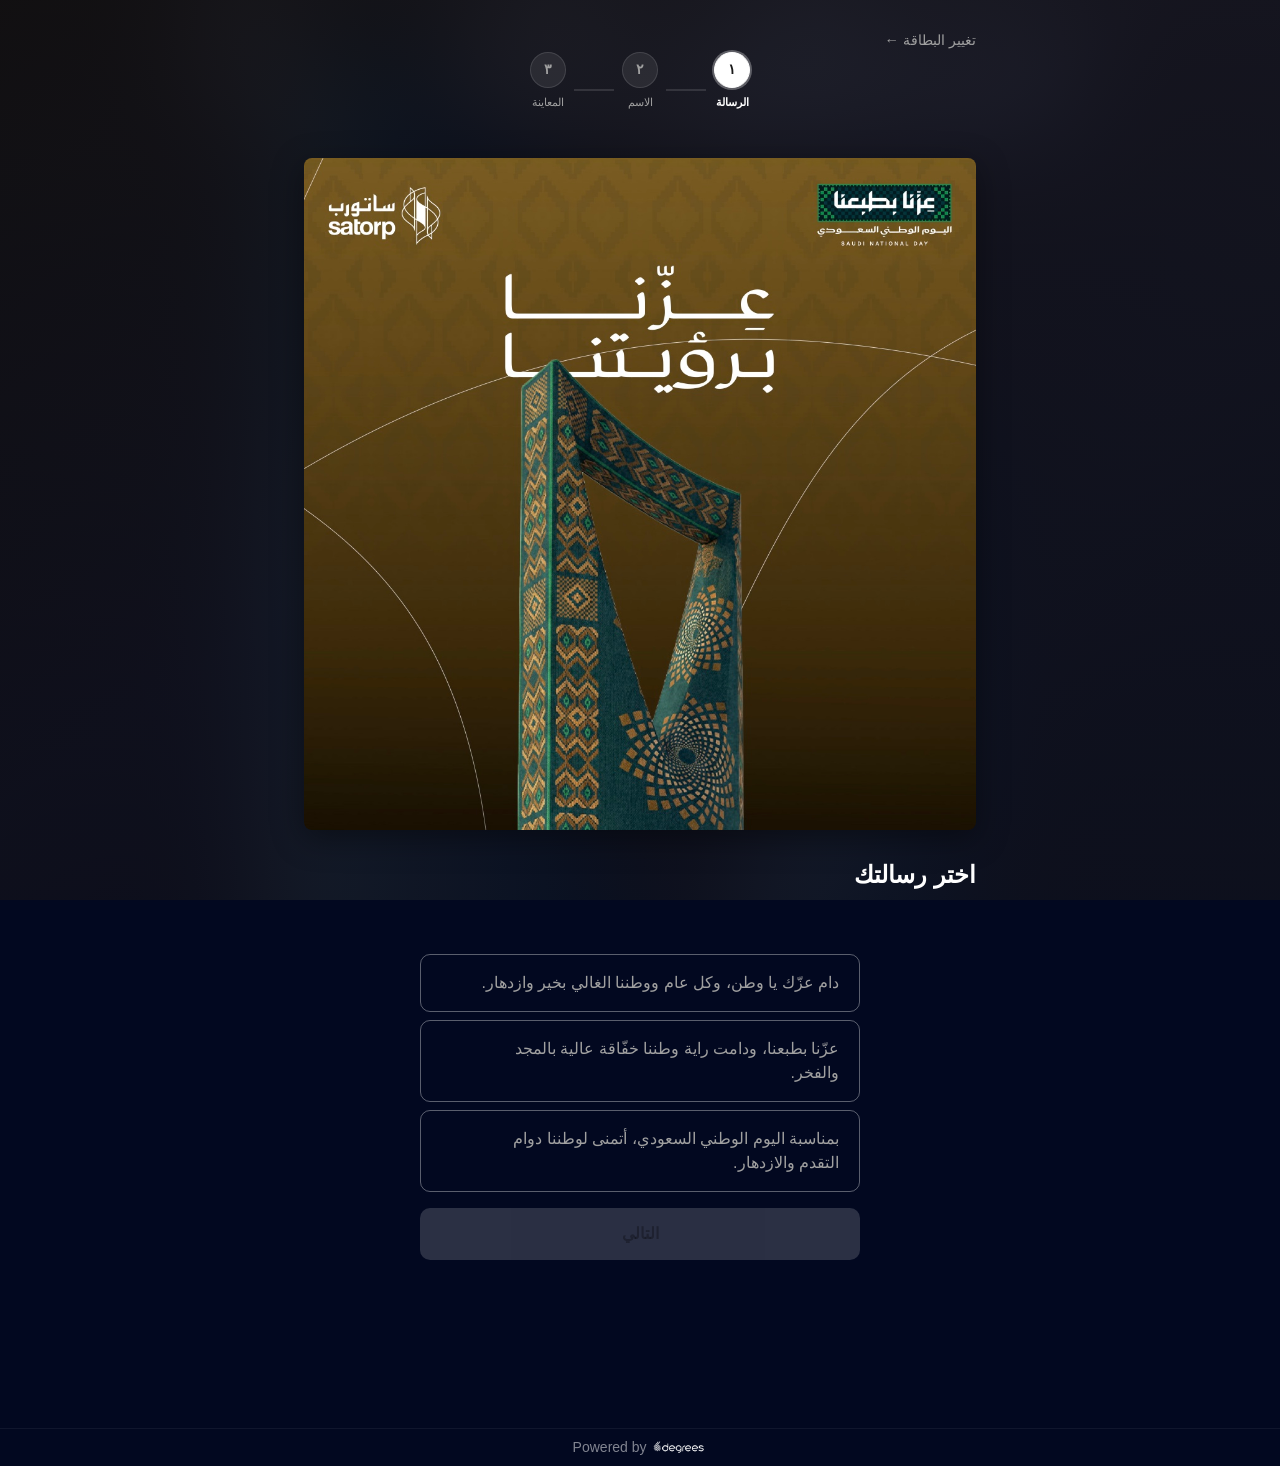
==== ar.html @ 0973dfeb "Port Eid wizard design with National Day content, fixes, and UX improvements Redesign to match the d" ====
<!DOCTYPE html>
<html lang="ar" dir="rtl">
<head>
    <meta charset="utf-8" />
    <meta name="viewport" content="width=device-width, initial-scale=1" />
    <link rel="icon" href="assets/images/favicon.ico" type="image/x-icon" />
    <link href="https://cdn.jsdelivr.net/npm/bootstrap@5.1.3/dist/css/bootstrap.min.css" rel="stylesheet" integrity="sha384-1BmE4kWBq78iYhFldvKuhfTAU6auU8tT94WrHftjDbrCEXSU1oBoqyl2QvZ6jIW3" crossorigin="anonymous" />
    <link rel="stylesheet" href="assets/css/style.css" />
    <link rel="preload" href="assets/fonts/Satorp-Medium.woff2" as="font" type="font/woff2" crossorigin="anonymous">
    <link rel="preload" href="assets/fonts/Satorp-Light.woff2" as="font" type="font/woff2" crossorigin="anonymous">

    <meta name="description" content="أنشئ بطاقة تهنئة باليوم الوطني السعودي مميزة وشاركها مع من تحب." />
    <meta property="og:type" content="website" />
    <meta property="og:title" content="بطاقة تهنئة اليوم الوطني من ساتورب" />
    <meta property="og:description" content="أنشئ بطاقة تهنئة باليوم الوطني السعودي مميزة وشاركها مع من تحب." />
    <meta property="og:image" content="https://mo3aydah.github.io/SATORP-National-Day/assets/images/National-Day-1.jpg" />
    <meta property="og:url" content="https://mo3aydah.github.io/SATORP-National-Day/ar.html" />
    <meta name="twitter:card" content="summary_large_image" />

    <title>بطاقة تهنئة اليوم الوطني</title>
</head>
<body>
    <div class="lang-select-bg" aria-hidden="true">
        <div class="lang-select-bg-mirror" id="langSelectBgMirror"></div>
    </div>
    <div class="container mt-3">
        <div class="link-lang-wrap"><a href="index.html?lang=ar" class="link-change-lang" aria-label="تغيير البطاقة أو اللغة">تغيير البطاقة &larr;</a></div>
        <!-- Step indicator -->
        <div class="step-indicator mb-2" dir="rtl" role="navigation" aria-label="خطوات إنشاء المعايدة">
            <div class="step-item" aria-label="الخطوة ١ من ٣: الرسالة">
                <span class="step-dot" data-step="1" aria-current="step">١</span>
                <span class="step-caption">الرسالة</span>
            </div>
            <span class="step-line" aria-hidden="true"></span>
            <div class="step-item" aria-label="الخطوة ٢ من ٣: الاسم">
                <span class="step-dot" data-step="2">٢</span>
                <span class="step-caption">الاسم</span>
            </div>
            <span class="step-line" aria-hidden="true"></span>
            <div class="step-item" aria-label="الخطوة ٣ من ٣: المعاينة">
                <span class="step-dot" data-step="3">٣</span>
                <span class="step-caption">المعاينة</span>
            </div>
        </div>
        <!-- Card preview (visible in all steps) -->
        <div class="card-preview-wrap mb-4" id="cardPreviewWrap">
            <div class="card-preview-loading" id="cardPreviewLoading" aria-live="polite">جاري تحميل المعايدة...</div>
            <div class="imageCover text-center">
                <canvas id="myCanvas" height="1080" width="1080" role="img" aria-label="بطاقة تهنئة اليوم الوطني"></canvas>
                <img id="finalCard" class="final-card-img" alt="بطاقة تهنئة اليوم الوطني" hidden />
            </div>
        </div>

        <!-- Step 1: Choose message -->
        <div id="step1" class="card-step step-visible" role="region" aria-label="الخطوة ١: اختر رسالتك">
            <h2 class="text-white mb-3">اختر رسالتك</h2>
            <div class="row justify-content-center">
                <div class="col-12 col-md-8 d-flex flex-column gap-2">
                    <div id="messageOptions" class="d-flex flex-column gap-2" dir="rtl"></div>
                    <button type="button" id="step1Next" class="btn btn-light btn-lg w-100 mt-2" disabled>التالي</button>
                </div>
            </div>
        </div>

        <!-- Step 2: Enter name -->
        <div id="step2" class="card-step" role="region" aria-label="الخطوة ٢: أدخل اسمك" hidden>
            <h2 class="text-white mb-3">أدخل اسمك</h2>
            <div class="row justify-content-center">
                <div class="col-12 col-md-8">
                    <input type="text" class="form-control form-control-lg" name="name" id="name" required maxlength="40" placeholder="أكتب اسمك هنا" dir="rtl" aria-describedby="nameError" />
                    <p class="name-helper mt-2 mb-0">سيظهر هذا الاسم على البطاقة.</p>
                    <p class="name-error mt-1 mb-0" id="nameError" role="alert" hidden>أدخل اسمك</p>
                </div>
                <div class="col-12 col-md-8 mt-4 d-flex flex-column gap-2">
                    <button type="button" id="step2Back" class="btn btn-outline-light w-100">السابق</button>
                    <button type="button" id="step2Next" class="btn btn-light btn-lg w-100" disabled>التالي</button>
                </div>
            </div>
        </div>

        <!-- Step 3: Preview and download -->
        <div id="step3" class="card-step" role="region" aria-label="الخطوة ٣: المعاينة والتحميل" hidden>
            <h2 class="text-white mb-3">تهنئتك باليوم الوطني جاهزة الآن</h2>
            <div class="row justify-content-center">
                <div class="col-12 col-md-8 d-flex flex-column gap-2">
                    <button type="button" id="downloadCard" class="btn btn-light btn-lg w-100">حمل المعايدة</button>
                    <button type="button" id="shareCard" class="btn btn-light btn-lg w-100" hidden>شارك البطاقة</button>
                    <button type="button" id="step3Back" class="btn btn-outline-light w-100">السابق</button>
                    <p id="downloadSuccess" class="download-success-badge mt-2 mb-0" role="status" aria-live="polite" hidden>تم تنزيل بطاقتك</p>
                    <p id="saveHint" class="name-helper text-center mb-0" hidden>يمكنك أيضًا الضغط مطولًا على البطاقة بالأعلى لحفظها أو مشاركتها.</p>
                    <a href="index.html?lang=ar" class="create-another">أنشئ بطاقة أخرى</a>
                </div>
            </div>
        </div>
    </div>

    <footer class="text-center mt-5 py-2 footer-lang-page" dir="ltr">
        <p class="mb-0">Powered by
            <a href="https://6degrees.com.sa/en" target="_blank" rel="noopener" class="footer-link footer-logo-link">
                <img src="assets/images/6degrees-logo.png" alt="6 Degrees" class="footer-logo" />
            </a>
        </p>
    </footer>

    <script src="assets/js/config.js"></script>
    <script src="assets/js/app.js"></script>
    <script>
      (function () {
        var mirror = document.getElementById("langSelectBgMirror");
        if (mirror) mirror.style.backgroundImage = "url(" + getCardImageUrl(getSelectedCardId()) + ")";
      })();
    </script>
</body>
</html>
---- assets/css/style.css ----
/* ===== Theme: dark navy blue reference + 6 Degrees form design ===== */
:root {
    /* Dark navy blue (reference: #020820) */
    --navy: #020820;
    --navy-dark: #010510;
    --navy-light: #060c20;
    --navy-muted: #0a1030;
    /* Global */
    --bg-primary: #020820;
    --bg-input: #1A2434;
    --bg-card: rgba(255, 255, 255, 0.03);
    --text-primary: #ffffff;
    --text-muted: #A0A0A0;
    --text-hint: #A0A0A0;
    --accent: #1E7A4C;
    --accent-light: rgba(30, 122, 76, 0.25);
    --border-subtle: rgba(255, 255, 255, 0.12);
    --btn-primary-bg: #ffffff;
    --btn-primary-text: #1a1a1a;
    --input-radius: 8px;
    --btn-radius: 10px;
    --section-gap: 24px;
}

@font-face {
    font-family: "Satorp";
    src: url("../fonts/Satorp-Light.woff2") format("woff2");
    font-weight: 300;
    font-style: normal;
}

@font-face {
    font-family: "Satorp";
    src: url("../fonts/Satorp-Medium.woff2") format("woff2");
    font-weight: 500;
    font-style: normal;
}

* {
    box-sizing: border-box;
}

html {
    min-height: 100%;
}

body {
    font-family: -apple-system, BlinkMacSystemFont, "Segoe UI", Roboto, "Helvetica Neue", Arial, sans-serif;
    background: var(--bg-primary);
    color: var(--text-primary);
    min-height: 100vh;
    margin: 0;
    -webkit-font-smoothing: antialiased;
}

/* ----- Layout (consistent 24px section spacing, relaxed padding) ----- */
.container {
    display: block;
    margin: 0 auto;
    max-width: 720px;
    padding: 2rem 1.5rem 6rem;
    opacity: 0;
    transform: translateY(10px);
    animation: entryFade 0.4s ease-out forwards;
}
@keyframes entryFade {
    to {
        opacity: 1;
        transform: translateY(0);
    }
}
/* 24px vertical spacing between main sections */
.container > p:first-of-type {
    margin-bottom: var(--section-gap);
}
.step-indicator {
    margin-bottom: var(--section-gap);
}
.card-preview-wrap {
    margin-top: var(--section-gap);
    margin-bottom: 0;
}
.card-step {
    margin-top: 0;
    margin-bottom: var(--section-gap);
}
.card-step:first-of-type {
    margin-top: 0;
}

/* ----- Typography (6D-style: clear hierarchy) ----- */
h1, .h1 {
    font-size: clamp(1.5rem, 4vw, 2rem);
    font-weight: 600;
    letter-spacing: -0.02em;
    color: var(--text-primary);
}

h2, .card-step h2 {
    font-size: clamp(1.25rem, 3vw, 1.5rem);
    font-weight: 600;
    color: var(--text-primary);
}

.text-muted, .subtitle,
body .text-white-50 {
    color: var(--text-muted);
    font-size: 0.95rem;
}

/* ----- Canvas / card preview ----- */
.link-lang-wrap {
    text-align: right;
}
.link-change-lang {
    color: var(--text-muted);
    font-size: 0.9rem;
    text-decoration: none;
}
.link-change-lang:hover {
    color: var(--text-primary);
}

.card-preview-wrap {
    margin-left: auto;
    margin-right: auto;
    position: relative;
    min-height: 280px;
    padding: var(--section-gap) 0 0 0;
}

.card-preview-loading {
    position: absolute;
    inset: 0;
    min-height: 280px;
    display: flex;
    align-items: center;
    justify-content: center;
    background: var(--bg-input);
    border-radius: 8px;
    color: var(--text-muted);
    font-size: 0.95rem;
}
.card-preview-loading[hidden] {
    display: none;
}

.imageCover {
    margin: 0 auto;
}

/* Card canvas: text is drawn in JS using Satorp via context.font */
#myCanvas {
    max-height: 80vh;
    max-height: min(800px, 80vh);
    border-radius: 8px;
    box-shadow: 0 8px 32px rgba(0, 0, 0, 0.4);
}

canvas {
    max-width: 100%;
    height: auto;
    object-fit: contain;
}

/* Step 3 shows the rendered card as an <img> (long-press to save in webviews) */
.final-card-img {
    max-width: 100%;
    height: auto;
    max-height: min(800px, 80vh);
    border-radius: 8px;
    box-shadow: 0 8px 32px rgba(0, 0, 0, 0.4);
}

/* Phones: keep the preview compact so the step controls share the screen */
@media (max-width: 767px) {
    #myCanvas,
    .final-card-img {
        max-height: min(48vh, 420px);
    }
    .card-preview-wrap {
        min-height: 200px;
    }
}

body:not(.page-lang-select) .container.mt-3 {
    margin-top: 0;
    padding-top: 0.75rem;
    position: relative;
    z-index: 1;
}

/* ----- Language selection page (dark navy blue reference) ----- */
body.page-lang-select {
    background: var(--navy);
    min-height: 100vh;
    display: flex;
    flex-direction: column;
}
.lang-select-bg {
    position: fixed;
    inset: 0;
    background: var(--navy);
    pointer-events: none;
    z-index: 0;
    overflow: hidden;
}
/* Blurred card mirror: image set by JS to match selected card (card 1 default) */
.lang-select-bg-mirror {
    position: absolute;
    inset: -20%;
    background-image: url("../images/National-Day-1.jpg");
    background-size: cover;
    background-position: center;
    background-repeat: no-repeat;
    filter: blur(50px);
    transform: scale(1.15);
    opacity: 0.9;
    pointer-events: none;
    transition: opacity 0.4s ease;
}
/* Dark overlay so text stays readable */
.lang-select-bg::after {
    content: "";
    position: absolute;
    inset: 0;
    background: linear-gradient(
        145deg,
        rgba(2, 5, 16, 0.82) 0%,
        rgba(2, 8, 32, 0.78) 45%,
        rgba(6, 12, 32, 0.85) 100%
    );
    pointer-events: none;
}
.page-lang-select-inner {
    position: relative;
    z-index: 1;
    flex: 1;
    display: flex;
    align-items: center;
    max-width: 480px;
    width: 100%;
    margin: 0 auto;
    padding: 3.5rem 1.5rem 2rem;
}
.lang-select-content {
    text-align: center;
    width: 100%;
    padding-top: 0.75rem;
}
/* Card deck: fanned stack (swipe and choose) */
.deck-hint {
    margin: 0.4rem 0 1.75rem !important;
    font-size: 0.95rem;
    color: rgba(255, 255, 255, 0.7);
    text-align: center;
}
.deck-hint-bilingual {
    display: flex;
    flex-wrap: wrap;
    align-items: center;
    justify-content: center;
    gap: 0.25em;
}
.deck-hint-sep {
    opacity: 0.7;
}
.card-deck {
    position: relative;
    width: 100%;
    max-width: 320px;
    margin-left: auto;
    margin-right: auto;
    margin-bottom: 0.25rem;
    min-height: 280px;
    cursor: grab;
    user-select: none;
}
.card-deck:active {
    cursor: grabbing;
}
.card-deck-item {
    position: absolute;
    top: 10px;
    left: 50%;
    width: 65%;
    max-width: 210px;
    border-radius: 14px;
    overflow: hidden;
    box-shadow: 0 6px 20px rgba(0, 0, 0, 0.3), 0 2px 6px rgba(0, 0, 0, 0.15);
    cursor: pointer;
    transform-origin: bottom center;
    transition: transform 0.4s ease, box-shadow 0.35s ease, opacity 0.3s ease;
}
.card-deck-item img {
    width: 100%;
    height: auto;
    display: block;
    vertical-align: middle;
    border-radius: 14px;
}
.card-deck-item[data-card="1"] {
    transform: translateX(-50%) rotate(-12deg) translateX(-22px);
}
.card-deck-item[data-card="2"] {
    transform: translateX(-50%);
}
.card-deck-item[data-card="3"] {
    transform: translateX(-50%) rotate(12deg) translateX(22px);
}
.card-deck-item.selected {
    z-index: 10 !important;
    transform: translateX(-50%) rotate(0) scale(1.08) translateY(-12px);
    box-shadow: 0 16px 40px rgba(0, 0, 0, 0.45), 0 0 0 2px rgba(255, 255, 255, 0.18);
    opacity: 1;
}
.card-deck-item:not(.selected) {
    opacity: 0.8;
}
.card-deck-item:not(.selected):hover {
    opacity: 1;
    box-shadow: 0 10px 28px rgba(0, 0, 0, 0.4);
}
.card-deck-item:focus {
    outline: none;
}
.card-deck-item:focus-visible {
    outline: 2px solid rgba(255, 255, 255, 0.8);
    outline-offset: 3px;
}
/* Checkmark badge so the selected design is unmistakable */
.card-deck-item.selected::after {
    content: "✓";
    position: absolute;
    top: 8px;
    inset-inline-end: 8px;
    width: 1.6rem;
    height: 1.6rem;
    display: flex;
    align-items: center;
    justify-content: center;
    background: var(--accent);
    color: #fff;
    border-radius: 50%;
    font-size: 0.85rem;
    font-weight: 700;
    box-shadow: 0 2px 8px rgba(0, 0, 0, 0.4);
}

.deck-dots {
    display: flex;
    justify-content: center;
    gap: 10px;
    margin: 0.9rem 0 0.2rem;
}
.deck-dots button {
    width: 10px;
    height: 10px;
    border-radius: 50%;
    border: none;
    padding: 0;
    background: rgba(255, 255, 255, 0.3);
    cursor: pointer;
    transition: background 0.2s ease, transform 0.2s ease;
}
.deck-dots button.active {
    background: #ffffff;
    transform: scale(1.25);
}
.deck-dots button:focus-visible {
    outline: 2px solid #fff;
    outline-offset: 2px;
}

.lang-select-title {
    display: flex;
    flex-direction: column;
    gap: 0.6rem;
    color: #ffffff;
    font-size: clamp(1.65rem, 4.5vw, 2.1rem);
    font-weight: 700;
    letter-spacing: -0.02em;
    line-height: 1.35;
    margin: 0 0 0.6rem;
}
.lang-select-title-en,
.lang-select-title-ar {
    display: block;
    color: inherit;
    font-size: inherit;
    font-weight: inherit;
}
.lang-select-desc {
    color: rgba(255, 255, 255, 0.85);
    font-size: 0.95rem;
    line-height: 1.55;
    margin: 0 0 2.75rem;
}
.lang-select-desc-ar {
    margin-bottom: 2.75rem;
}
.lang-select-buttons {
    display: flex;
    flex-direction: row;
    flex-wrap: wrap;
    justify-content: center;
    gap: 0.75rem;
}
.lang-btn-primary,
.lang-btn-secondary {
    display: block;
    width: 100%;
    min-height: 52px;
    padding: 0.9rem 1.5rem;
    font-size: 1rem;
    font-weight: 600;
    border-radius: 10px;
    text-align: center;
    text-decoration: none;
    transition: background 0.2s ease, border-color 0.2s ease, opacity 0.2s ease, transform 0.1s ease;
}
/* Both CTAs: same color (filled light gray) */
.lang-btn-primary,
.lang-btn-secondary {
    background: #e5e5e5;
    color: #1a1a1a;
    border: none;
}
.lang-btn-primary:hover,
.lang-btn-secondary:hover {
    background: #ebebeb;
    transform: translateY(-1px);
}
.lang-btn-primary:focus-visible,
.lang-btn-secondary:focus-visible {
    outline: 2px solid #1a1a1a;
    outline-offset: 2px;
}
.lang-btn-primary:active,
.lang-btn-secondary:active {
    transform: translateY(0);
}
.lang-btn-preferred {
    order: -1;
    background: #ffffff;
    box-shadow: 0 0 0 2px var(--accent);
}
.footer-lang-page {
    position: relative;
    z-index: 1;
    padding-top: 0.75rem;
    padding-bottom: 0.75rem;
    text-align: center;
}
.footer-lang-page a {
    font-weight: 500;
}
/* Same footer look on language-select and card pages */
footer.footer-lang-page {
    background: transparent;
    border-top: 1px solid rgba(255, 255, 255, 0.06);
    color: rgba(255, 255, 255, 0.5);
    opacity: 1;
}
footer.footer-lang-page a {
    color: rgba(255, 255, 255, 0.7);
}

/* ----- Footer (6D-style: minimal, link to 6degrees.com.sa) ----- */
/* Footer on card pages (ar/en): above blur background */
body:not(.page-lang-select) footer {
    position: relative;
    z-index: 1;
}

footer {
    color: var(--text-muted);
    font-size: 0.875rem;
    text-align: center;
    padding: 0.875rem 1rem;
    border-top: 1px solid rgba(255, 255, 255, 0.1);
    background: var(--bg-primary);
    opacity: 0.7;
}

footer a {
    color: #fff !important;
    font-weight: 600;
    text-decoration: none;
    transition: opacity 0.2s;
}

footer a:hover {
    opacity: 1;
    text-decoration: underline;
}
footer a.footer-logo-link {
    text-decoration: none;
    display: inline-flex;
    align-items: center;
    vertical-align: middle;
}
footer a.footer-logo-link:hover {
    text-decoration: none;
    opacity: 0.9;
}
.footer-logo {
    height: 1.25em;
    width: auto;
    vertical-align: middle;
    display: inline-block;
}
footer p.mb-0 {
    display: flex;
    align-items: center;
    justify-content: center;
    flex-wrap: wrap;
    gap: 0.35em;
}

/* ----- Three-step flow (generous vertical spacing + step transition) ----- */
.card-step {
    min-height: 200px;
    opacity: 0;
    transition: opacity 220ms ease;
}
.card-step.step-visible {
    opacity: 1;
}

.card-step h2 {
    margin-bottom: 1.25rem;
}
#step1 h2 {
    margin-bottom: 0;
}
#step1 > .row {
    margin-top: 0;
}

.card-step .d-flex.gap-2,
.card-step .mt-4 {
    margin-top: 1.5rem !important;
}

.step-indicator {
    display: flex;
    align-items: flex-start;
    justify-content: center;
    gap: 0.5rem;
}

.step-item {
    display: flex;
    flex-direction: column;
    align-items: center;
}

.step-caption {
    font-size: 0.7rem;
    color: var(--text-muted);
    margin-top: 0.35rem;
    font-weight: 500;
}
.step-item:has(.step-dot.active) .step-caption {
    color: var(--text-primary);
    font-weight: 600;
}

.step-dot {
    width: 2.25rem;
    height: 2.25rem;
    border-radius: 50%;
    background: rgba(255, 255, 255, 0.08);
    color: var(--text-muted);
    display: inline-flex;
    align-items: center;
    justify-content: center;
    font-weight: 600;
    font-size: 0.9rem;
    border: 1px solid var(--border-subtle);
    transition: background 0.2s, border-color 0.2s, color 0.2s;
}

/* Current step: white highlight */
.step-dot.active {
    background: #ffffff;
    border-color: #ffffff;
    color: #1a1a1a;
    box-shadow: 0 0 0 2px rgba(255, 255, 255, 0.3);
}

/* Completed steps: muted, and tappable to jump back */
.step-dot.completed {
    background: var(--accent-light);
    border-color: var(--accent);
    color: #fff;
    cursor: pointer;
}

.step-line {
    width: 2.5rem;
    height: 2px;
    background: var(--border-subtle);
    align-self: center;
    margin-top: calc(1.125rem - 1px);
    flex-shrink: 0;
}

/* Message selection: selectable cards (wizard-style) */
.message-option {
    position: relative;
    background: var(--bg-input);
    border: 1px solid rgba(255, 255, 255, 0.12);
    color: var(--text-primary);
    padding: 1rem 3rem 1rem 1.25rem;
    border-radius: var(--input-radius);
    font-weight: 500;
    font-size: 1rem;
    text-align: inherit;
    white-space: normal;
    word-wrap: break-word;
    overflow-wrap: break-word;
    transition: border-color 0.15s ease, background 0.15s ease, box-shadow 0.15s ease, color 0.15s ease;
    box-shadow: none;
}

.message-option:hover {
    background: #243044;
    border-color: rgba(255, 255, 255, 0.2);
    box-shadow: 0 0 0 1px rgba(255, 255, 255, 0.08), 0 4px 12px rgba(0, 0, 0, 0.2);
    color: var(--text-primary);
}

.message-option.active {
    background: var(--accent-light);
    border-color: var(--accent);
    color: #fff;
    box-shadow: 0 0 0 2px var(--accent), 0 4px 12px var(--accent-light);
}

/* Checkmark when selected */
.message-option.active::after {
    content: "✓";
    position: absolute;
    top: 50%;
    right: 1rem;
    transform: translateY(-50%);
    font-size: 0.8rem;
    font-weight: 700;
    color: var(--accent);
    background: #fff;
    width: 1.35rem;
    height: 1.35rem;
    border-radius: 50%;
    line-height: 1.35rem;
    text-align: center;
}
[dir="rtl"] .message-option {
    padding: 1rem 1.25rem 1rem 3rem;
}
[dir="rtl"] .message-option.active::after {
    right: auto;
    left: 1rem;
}

/* ----- Buttons: primary = brand blue filled, secondary = outline only ----- */
body .btn-light {
    background: var(--btn-primary-bg);
    border: none;
    color: var(--btn-primary-text);
    font-weight: 600;
    border-radius: var(--btn-radius);
    padding: 0.875rem 1.5rem;
    font-size: 1rem;
    transition: background 0.2s, opacity 0.2s, transform 0.1s;
}
body .btn-light:hover:not(:disabled) {
    background: #f0f0f0;
    color: var(--btn-primary-text);
    opacity: 1;
    transform: translateY(-1px);
}
body .btn-light:disabled {
    background: rgba(255, 255, 255, 0.25);
    color: rgba(26, 26, 26, 0.5);
    cursor: not-allowed;
    transform: none;
}

/* Download button loading state */
.download-spinner {
    display: inline-block;
    width: 1em;
    height: 1em;
    border: 2px solid rgba(0, 0, 0, 0.15);
    border-top-color: currentColor;
    border-radius: 50%;
    animation: download-spin 0.7s linear infinite;
    vertical-align: -0.2em;
    margin-inline-end: 0.5rem;
}
@keyframes download-spin {
    to { transform: rotate(360deg); }
}
body .btn-light .download-spinner {
    border-color: rgba(0, 0, 0, 0.15);
    border-top-color: currentColor;
}

/* Download success badge */
.download-success-badge {
    font-size: 0.875rem;
    color: #6bcb77;
    display: flex;
    align-items: center;
    justify-content: center;
    gap: 0.35rem;
    transition: opacity 0.3s ease;
}
.download-success-badge::before {
    content: "✓";
    font-weight: 700;
    font-size: 1rem;
}
.download-success-badge[hidden] {
    display: none !important;
}

/* Secondary: outline only (Back) */
body .btn-outline-light {
    background: transparent;
    color: var(--text-muted);
    border: 1px solid rgba(255, 255, 255, 0.35);
    border-radius: var(--btn-radius);
    padding: 0.875rem 1.5rem;
    font-size: 1rem;
    font-weight: 500;
}
body .btn-outline-light:hover {
    background: rgba(255, 255, 255, 0.06);
    border-color: rgba(255, 255, 255, 0.5);
    color: var(--text-primary);
}

/* Input overrides (reference: dark embedded field, no border) */
body .form-control {
    background: var(--bg-input);
    border: none;
    color: var(--text-primary);
    border-radius: var(--input-radius);
    padding: 0.875rem 1.25rem;
}
body .form-control::placeholder {
    color: var(--text-hint);
}
body .form-control:focus {
    background: var(--bg-input);
    border: none;
    color: var(--text-primary);
    box-shadow: 0 0 0 2px rgba(255, 255, 255, 0.15);
    outline: none;
}

/* ----- Keyboard focus (WCAG 2.4.7): visible focus, 3:1 contrast ----- */
body .btn-light:focus-visible {
    outline: 2px solid #2d2d2d;
    outline-offset: 2px;
}
body .btn-outline-light:focus-visible,
.message-option:focus-visible {
    outline: 2px solid #fff;
    outline-offset: 2px;
}
.link-change-lang:focus-visible {
    outline: 2px solid #fff;
    outline-offset: 2px;
    border-radius: 2px;
}
body .form-control:focus-visible {
    box-shadow: 0 0 0 2px #fff;
    outline: 2px solid transparent;
    outline-offset: 0;
}
/* Reduce motion for users who prefer it */
@media (prefers-reduced-motion: reduce) {
    .card-step,
    .message-option,
    body .btn-light,
    body .btn-outline-light {
        transition: none;
    }
}

/* Name entry (step 2): helper, error, live preview */
.name-helper {
    font-size: 0.85rem;
    color: var(--text-muted);
}

.name-error {
    font-size: 0.85rem;
    color: #e87474;
}

.create-another {
    display: block;
    text-align: center;
    margin-top: 0.75rem;
    color: rgba(255, 255, 255, 0.7);
    font-size: 0.95rem;
    text-decoration: underline;
    text-underline-offset: 3px;
}
.create-another:hover {
    color: #ffffff;
}
.create-another:focus-visible {
    outline: 2px solid #fff;
    outline-offset: 2px;
    border-radius: 2px;
}
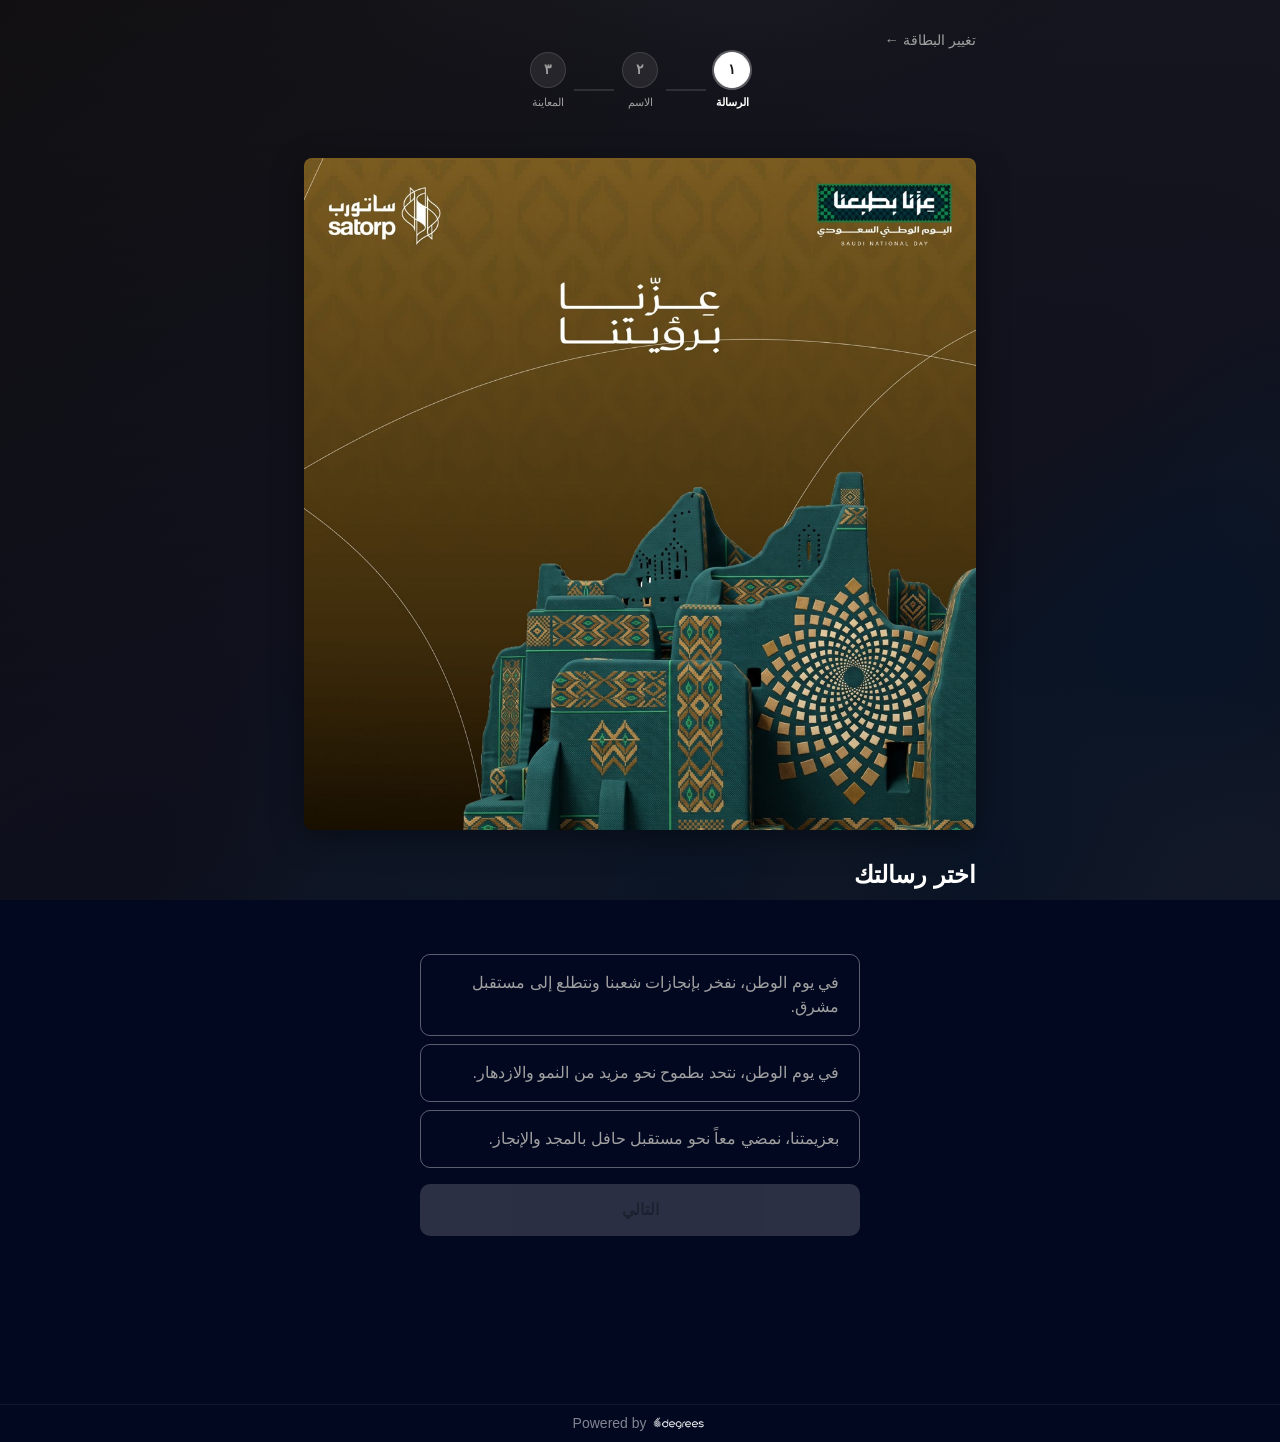
==== commit 3a320c25: "Rename the card site to the name being shared in chat The landing heading, the tab titles and the og" ====
--- a/ar.html
+++ b/ar.html
@@ -11,13 +11,13 @@
 
     <meta name="description" content="أنشئ بطاقة تهنئة باليوم الوطني السعودي مميزة وشاركها مع من تحب." />
     <meta property="og:type" content="website" />
-    <meta property="og:title" content="بطاقة تهنئة اليوم الوطني من ساتورب" />
+    <meta property="og:title" content="بطاقة تهنئة يوم الوطني" />
     <meta property="og:description" content="أنشئ بطاقة تهنئة باليوم الوطني السعودي مميزة وشاركها مع من تحب." />
     <meta property="og:image" content="https://mo3aydah.github.io/SATORP-National-Day/assets/images/National-Day-1.jpg" />
     <meta property="og:url" content="https://mo3aydah.github.io/SATORP-National-Day/ar.html" />
     <meta name="twitter:card" content="summary_large_image" />
 
-    <title>بطاقة تهنئة اليوم الوطني</title>
+    <title>بطاقة تهنئة يوم الوطني</title>
 </head>
 <body>
     <div class="lang-select-bg" aria-hidden="true">
